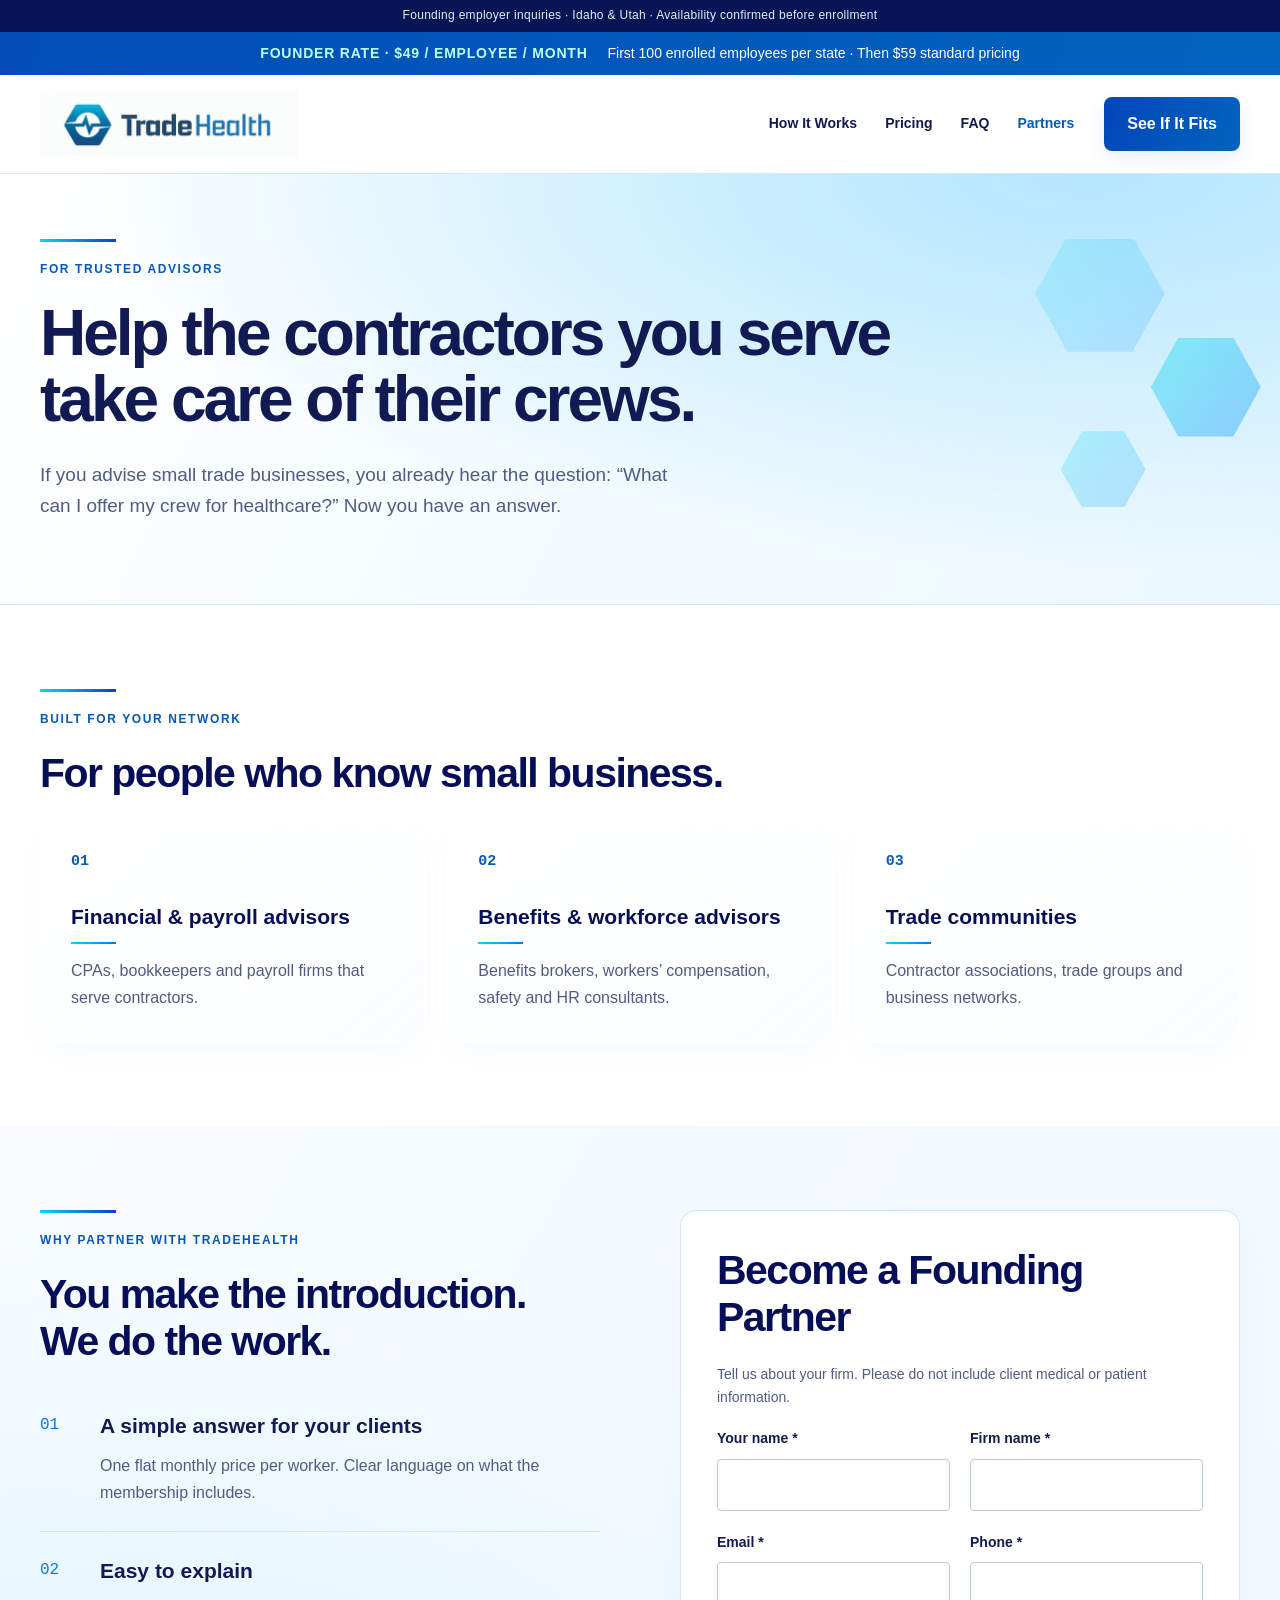
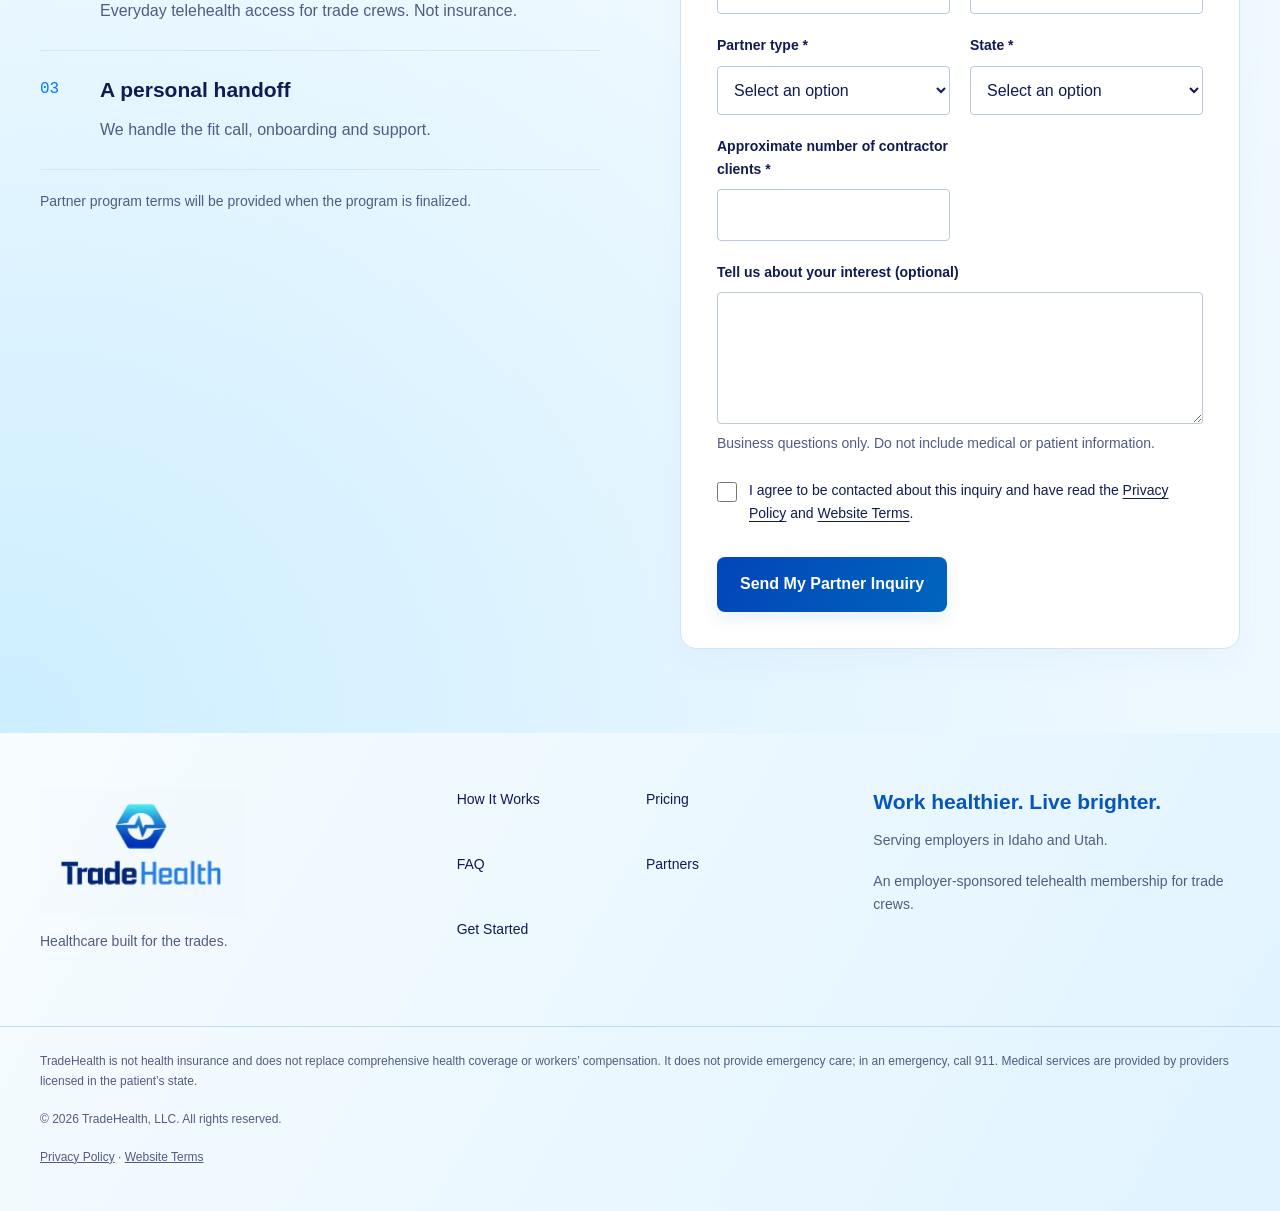
==== partners.html @ 555a4f93 "feat(website): Prepare TradeHealth for Netlify launch Connect inquiry forms, optimize supplied image" ====
<!doctype html>
<html lang="en">
  <head>
    <meta charset="utf-8" />
    <meta name="viewport" content="width=device-width,initial-scale=1" />
    <title>Partners | TradeHealth</title>
    <link
      rel="canonical"
      href="https://www.tradehealthnetwork.com/partners.html"
    />
    <meta
      name="description"
      content="Explore TradeHealth partnerships for payroll firms, benefits advisors and trade communities serving small trade businesses."
    />
    <link
      rel="icon"
      type="image/svg+xml"
      href="data:image/svg+xml,%3Csvg%20xmlns=%27http://www.w3.org/2000/svg%27%20viewBox=%270%200%2032%2032%27%3E%3Crect%20width=%2732%27%20height=%2732%27%20rx=%276%27%20fill=%27%23102f60%27/%3E%3Cpath%20d=%27M6%2016h7l3-8%204%2016%203-8h3%27%20fill=%27none%27%20stroke=%27%234fe3f0%27%20stroke-width=%273%27/%3E%3C/svg%3E"
    />
    <link rel="stylesheet" href="style.css" />
    <link rel="stylesheet" href="launch.css" />
    <script defer src="app.js"></script>
  </head>
  <body class="deck-theme">
    <a class="skip-link" href="#main-content">Skip to content</a>
    <div class="notice">
      Founding employer inquiries · Idaho &amp; Utah · Availability confirmed
      before enrollment
    </div>
    <a class="founder-ribbon" href="pricing.html#founder-rate"
      ><strong>FOUNDER RATE · $49 / EMPLOYEE / MONTH</strong
      ><span>
        First 100 enrolled employees per state · Then $59 standard pricing</span
      ></a
    >
    <header>
      <div class="wrap header-inner">
        <a class="brand" href="index.html" aria-label="TradeHealth home"
          ><img
            src="logo-horizontal.webp"
            alt="TradeHealth"
            width="520"
            height="142"
        /></a>
        <nav id="main-nav" aria-label="Main navigation">
          <a href="how-it-works.html">How It Works</a
          ><a href="pricing.html">Pricing</a><a href="faq.html">FAQ</a
          ><a class="active" aria-current="page" href="partners.html"
            >Partners</a
          >
        </nav>
        <a class="btn" href="get-started.html">See If It Fits</a
        ><button
          class="menu"
          aria-label="Toggle menu"
          aria-controls="main-nav"
          aria-expanded="false"
        >
          ☰
        </button>
      </div>
    </header>
    <main id="main-content" tabindex="-1">
      <div class="page-head">
        <div class="wrap">
          <p class="eyebrow accent-rule">For trusted advisors</p>
          <h1>Help the contractors you serve<br />take care of their crews.</h1>
          <p class="lead">
            If you advise small trade businesses, you already hear the question:
            “What can I offer my crew for healthcare?” Now you have an answer.
          </p>
          <div class="hex-field" aria-hidden="true"><i></i><i></i><i></i></div>
        </div>
      </div>
      <section class="">
        <div class="wrap">
          <p class="eyebrow accent-rule">Built for your network</p>
          <h2>For people who know small business.</h2>
          <div class="cards">
            <div class="card">
              <span class="num">01</span>
              <h3>Financial &amp; payroll advisors</h3>
              <p>CPAs, bookkeepers and payroll firms that serve contractors.</p>
            </div>
            <div class="card">
              <span class="num">02</span>
              <h3>Benefits &amp; workforce advisors</h3>
              <p>
                Benefits brokers, workers’ compensation, safety and HR
                consultants.
              </p>
            </div>
            <div class="card">
              <span class="num">03</span>
              <h3>Trade communities</h3>
              <p>
                Contractor associations, trade groups and business networks.
              </p>
            </div>
          </div>
        </div>
      </section>
      <section class="light">
        <div class="wrap">
          <div class="split">
            <div>
              <p class="eyebrow accent-rule">Why partner with TradeHealth</p>
              <h2>You make the introduction.<br />We do the work.</h2>
              <div class="steps">
                <div class="step">
                  <div>
                    <h3>A simple answer for your clients</h3>
                    <p>
                      One flat monthly price per worker. Clear language on what
                      the membership includes.
                    </p>
                  </div>
                </div>
                <div class="step">
                  <div>
                    <h3>Easy to explain</h3>
                    <p>
                      Everyday telehealth access for trade crews. Not insurance.
                    </p>
                  </div>
                </div>
                <div class="step">
                  <div>
                    <h3>A personal handoff</h3>
                    <p>We handle the fit call, onboarding and support.</p>
                  </div>
                </div>
              </div>
              <p class="small" style="margin-top: 20px">
                Partner program terms will be provided when the program is
                finalized.
              </p>
            </div>
            <div class="form-panel">
              <h2>Become a Founding Partner</h2>
              <p class="small">
                Tell us about your firm. Please do not include client medical or
                patient information.
              </p>
              <form
                name="partner-inquiry"
                method="POST"
                action="/thank-you.html"
                data-netlify="true"
                netlify-honeypot="bot-field"
                data-inquiry
              >
                <input type="hidden" name="form-name" value="partner-inquiry" />
                <p class="hidden" aria-hidden="true">
                  <label
                    >Leave this blank<input
                      name="bot-field"
                      tabindex="-1"
                      autocomplete="off"
                  /></label>
                </p>
                <div class="form-grid">
                  <div>
                    <label for="yourname">Your name *</label
                    ><input
                      id="yourname"
                      name="yourname"
                      type="text"
                      required
                      autocomplete="name"
                      maxlength="120"
                    />
                  </div>
                  <div>
                    <label for="firmname">Firm name *</label
                    ><input
                      id="firmname"
                      name="firmname"
                      type="text"
                      required
                      autocomplete="organization"
                      maxlength="160"
                    />
                  </div>
                  <div>
                    <label for="email">Email *</label
                    ><input
                      id="email"
                      name="email"
                      type="email"
                      required
                      autocomplete="email"
                    />
                  </div>
                  <div>
                    <label for="phone">Phone *</label
                    ><input
                      id="phone"
                      name="phone"
                      type="tel"
                      required
                      autocomplete="tel"
                      maxlength="40"
                    />
                  </div>
                  <div>
                    <label for="partnertype">Partner type *</label
                    ><select id="partnertype" name="partnertype" required>
                      <option value="">Select an option</option>
                      <option>CPA / Bookkeeping</option>
                      <option>Payroll</option>
                      <option>Benefits broker</option>
                      <option>Workers’ comp / HR / Safety</option>
                      <option>Association</option>
                      <option>Other</option>
                    </select>
                  </div>
                  <div>
                    <label for="state">State *</label
                    ><select id="state" name="state" required>
                      <option value="">Select an option</option>
                      <option>Idaho</option>
                      <option>Utah</option>
                      <option>Other</option>
                    </select>
                  </div>
                  <div>
                    <label for="approximatenumberofcontractorclients"
                      >Approximate number of contractor clients *</label
                    ><input
                      id="approximatenumberofcontractorclients"
                      name="approximatenumberofcontractorclients"
                      type="number"
                      min="0"
                      max="1000000"
                      step="1"
                      required
                      autocomplete="off"
                    />
                  </div>
                </div>
                <label for="message" style="margin-top: 20px"
                  >Tell us about your interest (optional)</label
                >
                <textarea
                  id="message"
                  name="message"
                  rows="4"
                  maxlength="2000"
                  aria-describedby="message-help"
                ></textarea>
                <p id="message-help" class="small">
                  Business questions only. Do not include medical or patient
                  information.
                </p>
                <label class="consent"
                  ><input
                    type="checkbox"
                    name="contact-consent"
                    value="yes"
                    required
                  /><span
                    >I agree to be contacted about this inquiry and have read
                    the <a href="privacy.html">Privacy Policy</a> and
                    <a href="terms.html">Website Terms</a>.</span
                  ></label
                >
                <button class="btn" style="margin-top: 24px" type="submit">
                  Send My Partner Inquiry
                </button>
              </form>
              <div
                class="form-status hidden"
                role="status"
                aria-live="polite"
                tabindex="-1"
              ></div>
            </div>
          </div>
        </div>
      </section>
    </main>
    <footer>
      <div class="wrap footer-main">
        <div>
          <a href="index.html"
            ><img
              class="footer-logo"
              src="logo-stacked.webp"
              alt="TradeHealth"
              width="410"
              height="255"
              loading="lazy"
          /></a>
          <p class="small">Healthcare built for the trades.</p>
        </div>
        <div class="footer-links">
          <a href="how-it-works.html">How It Works</a
          ><a href="pricing.html">Pricing</a><a href="faq.html">FAQ</a
          ><a href="partners.html">Partners</a
          ><a href="get-started.html">Get Started</a>
        </div>
        <div>
          <h3>Work healthier. Live brighter.</h3>
          <p class="small">Serving employers in Idaho and Utah.</p>
          <p class="small">
            An employer-sponsored telehealth membership for trade crews.
          </p>
        </div>
      </div>
      <div class="wrap footer-bottom">
        <p>
          TradeHealth is not health insurance and does not replace comprehensive
          health coverage or workers’ compensation. It does not provide
          emergency care; in an emergency, call 911. Medical services are
          provided by providers licensed in the patient’s state.
        </p>
        <p>© 2026 TradeHealth, LLC. All rights reserved.</p>
        <p>
          <a href="privacy.html">Privacy Policy</a> ·
          <a href="terms.html">Website Terms</a>
        </p>
      </div>
    </footer>
  </body>
</html>
---- style.css ----
:root {
  --navy: #102f60;
  --blue: #2b84e8;
  --cyan: #4fe3f0;
  --ink: #17324f;
  --muted: #5d6f83;
  --line: #dce5ee;
  --bg: #f5f8fc;
}
* {
  box-sizing: border-box;
}
html {
  scroll-behavior: smooth;
}
body {
  margin: 0;
  font-family: Arial, Helvetica, sans-serif;
  color: var(--ink);
  font-size: 16px;
  line-height: 1.65;
}
a {
  color: inherit;
}
button,
input,
select {
  font: inherit;
}
a,
button,
input,
select,
summary {
  outline-offset: 5px;
}
header {
  border-bottom: 1px solid var(--line);
  background: white;
  position: sticky;
  top: 0;
  z-index: 20;
}
.wrap {
  max-width: 1240px;
  margin: auto;
  padding: 0 40px;
}
.header-inner {
  height: 94px;
  display: flex;
  align-items: center;
  gap: 30px;
}
.brand {
  margin-right: auto;
  width: 245px;
  display: block;
}
.brand img {
  display: block;
  width: 100%;
}
nav {
  display: flex;
  gap: 28px;
  align-items: center;
}
nav a {
  text-decoration: none;
  font-size: 14px;
  font-weight: 600;
}
nav a.active {
  color: var(--blue);
}
.btn {
  display: inline-flex;
  justify-content: center;
  align-items: center;
  padding: 14px 22px;
  background: var(--blue);
  color: white;
  text-decoration: none;
  font-weight: 700;
  border: 1px solid var(--blue);
  border-radius: 5px;
  cursor: pointer;
  line-height: 1.4;
}
.btn:hover {
  background: #1469c7;
}
.btn.secondary {
  background: transparent;
  color: var(--navy);
  border-color: #b9cadd;
}
.eyebrow {
  text-transform: uppercase;
  font-size: 13px;
  letter-spacing: 2px;
  font-weight: 700;
  color: var(--blue);
  margin: 0 0 20px;
}
.hero {
  background: var(--bg);
  position: relative;
  overflow: hidden;
}
.hero .wrap {
  padding-top: 80px;
  padding-bottom: 80px;
}
.hero-grid {
  display: grid;
  grid-template-columns: 1.25fr 1fr;
  gap: 65px;
  align-items: center;
}
h1 {
  font-size: clamp(42px, 5.4vw, 74px);
  letter-spacing: -3px;
  line-height: 1.04;
  margin: 0 0 26px;
  max-width: 780px;
}
h1 span {
  color: var(--blue);
}
.lead {
  font-size: 19px;
  line-height: 1.65;
  color: var(--muted);
  max-width: 650px;
}
.actions {
  display: flex;
  flex-wrap: wrap;
  gap: 13px;
  margin-top: 28px;
}
.price-line {
  font-size: 14px;
  margin-top: 20px;
}
.blueprint {
  background-color: #e9f3ff;
  background-image:
    linear-gradient(#2b84e810 1px, transparent 1px),
    linear-gradient(90deg, #2b84e810 1px, transparent 1px);
  background-size: 28px 28px;
  padding: 35px;
  border: 1px solid #cbdef1;
  min-height: 390px;
  display: flex;
  flex-direction: column;
  justify-content: center;
  position: relative;
}
.blueprint img {
  width: 100%;
  mix-blend-mode: multiply;
}
.blueprint .stamp {
  border-top: 1px solid #b5cbe2;
  display: flex;
  justify-content: space-between;
  padding-top: 14px;
  margin-top: 24px;
  font-size: 12px;
  text-transform: uppercase;
  letter-spacing: 1px;
}
.trust {
  border-top: 1px solid var(--line);
  border-bottom: 1px solid var(--line);
}
.trust .wrap {
  display: grid;
  grid-template-columns: repeat(4, 1fr);
  gap: 18px;
  padding-top: 22px;
  padding-bottom: 22px;
  font-size: 14px;
  font-weight: 600;
}
.check {
  color: var(--blue);
  margin-right: 8px;
}
section {
  padding: 84px 0;
}
h2 {
  font-size: clamp(30px, 3.2vw, 43px);
  line-height: 1.15;
  letter-spacing: -1.3px;
  margin: 0 0 22px;
  max-width: 820px;
}
h3 {
  font-size: 21px;
  line-height: 1.3;
  margin: 0 0 14px;
}
p {
  margin: 0 0 18px;
}
.split {
  display: grid;
  grid-template-columns: 1fr 1fr;
  gap: 80px;
}
.muted {
  color: var(--muted);
}
.light {
  background: var(--bg);
}
.cards {
  display: grid;
  grid-template-columns: repeat(3, 1fr);
  gap: 22px;
}
.card {
  border: 1px solid var(--line);
  padding: 30px;
  background: white;
  border-radius: 7px;
}
.card p {
  color: var(--muted);
  margin: 0;
}
.num {
  font-family: monospace;
  font-size: 15px;
  color: var(--blue);
  display: block;
  margin-bottom: 28px;
}
.features {
  display: grid;
  grid-template-columns: repeat(3, 1fr);
  gap: 0;
  margin-top: 35px;
}
.feature {
  padding: 28px;
  border-top: 1px solid var(--line);
}
.feature p {
  color: var(--muted);
}
.feature-icon {
  color: var(--blue);
  font-size: 26px;
  margin-bottom: 16px;
}
.callout {
  background: var(--navy);
  color: white;
  padding: 54px;
  display: grid;
  grid-template-columns: 1.4fr 1fr;
  gap: 50px;
  align-items: center;
  border-radius: 7px;
}
.callout p {
  color: #c8d8ed;
}
.callout .eyebrow {
  color: var(--cyan);
}
.callout h2 {
  font-size: 38px;
}
.callout .btn {
  justify-self: end;
}
.price {
  font-size: 62px;
  font-weight: 700;
  letter-spacing: -2px;
  line-height: 1.2;
  color: var(--navy);
}
.price small {
  font-size: 16px;
  font-weight: 400;
  letter-spacing: 0;
  color: var(--muted);
}
.price-card {
  position: relative;
  padding-top: 42px;
}
.price-card.featured {
  border: 2px solid var(--blue);
}
.pill {
  position: absolute;
  top: -15px;
  background: var(--blue);
  color: white;
  padding: 4px 15px;
  border-radius: 20px;
  font-size: 12px;
  letter-spacing: 1px;
}
.price-card .btn {
  width: 100%;
  margin-top: 24px;
}
.price-card ul {
  padding-left: 20px;
  font-size: 15px;
  color: var(--muted);
}
.calc {
  display: grid;
  grid-template-columns: 1fr 1.1fr;
  gap: 60px;
  align-items: center;
}
.calc-box {
  border: 1px solid var(--line);
  padding: 32px;
  border-radius: 8px;
  background: white;
}
.calc-results {
  display: grid;
  grid-template-columns: 1fr 1fr;
  gap: 20px;
  border-top: 1px solid var(--line);
  padding-top: 24px;
  margin-top: 24px;
}
.calc-results strong {
  font-size: 35px;
  line-height: 1.3;
  display: block;
  color: var(--navy);
}
label {
  display: block;
  font-size: 14px;
  font-weight: 700;
  margin-bottom: 8px;
}
input,
select {
  width: 100%;
  border: 1px solid #bacadc;
  border-radius: 4px;
  padding: 12px;
  background: white;
  color: var(--ink);
  min-height: 49px;
}
.form-grid {
  display: grid;
  grid-template-columns: 1fr 1fr;
  gap: 20px;
}
.full {
  grid-column: 1/-1;
}
.form-panel {
  padding: 36px;
  border: 1px solid var(--line);
  border-radius: 8px;
  background: white;
}
.small {
  font-size: 14px;
  color: var(--muted);
}
.form-note {
  background: #eef5fc;
  padding: 15px;
  border-radius: 4px;
  font-size: 14px;
  margin: 18px 0;
}
.steps {
  counter-reset: steps;
}
.step {
  border-bottom: 1px solid var(--line);
  padding: 25px 0;
  display: grid;
  grid-template-columns: 40px 1fr;
  gap: 20px;
}
.step::before {
  counter-increment: steps;
  content: "0" counter(steps);
  color: var(--blue);
  font-family: monospace;
}
.step p {
  color: var(--muted);
  margin: 0;
}
.privacy {
  border-left: 3px solid var(--blue);
  padding-left: 25px;
}
.list {
  padding-left: 22px;
}
.list li {
  margin-bottom: 12px;
}
details {
  border-bottom: 1px solid var(--line);
  padding: 20px 0;
}
summary {
  font-size: 18px;
  font-weight: 700;
  cursor: pointer;
  list-style: none;
  display: flex;
  justify-content: space-between;
  gap: 20px;
}
summary::after {
  content: "+";
  font-size: 24px;
  font-weight: 400;
  color: var(--blue);
}
details[open] summary::after {
  content: "−";
}
details p {
  padding-top: 14px;
  max-width: 800px;
  color: var(--muted);
}
.faq-wrap {
  max-width: 900px;
}
.faq-wrap h3 {
  margin-top: 40px;
  color: var(--blue);
}
.page-head {
  padding: 65px 0;
  background: var(--bg);
  border-bottom: 1px solid var(--line);
}
.page-head h1 {
  font-size: 58px;
}
.footer-main {
  padding: 55px 0;
  display: grid;
  grid-template-columns: 1fr 1fr 1fr;
  gap: 50px;
}
.footer-logo {
  width: 205px;
  mix-blend-mode: multiply;
  display: block;
  margin-bottom: 15px;
}
.footer-links {
  display: grid;
  grid-template-columns: 1fr 1fr;
  gap: 12px;
  font-size: 14px;
}
.footer-links a {
  text-decoration: none;
}
.footer-bottom {
  padding: 25px 0;
  border-top: 1px solid var(--line);
  font-size: 12px;
  color: var(--muted);
}
footer {
  background: var(--bg);
}
.notice {
  font-size: 12px;
  background: #e7f1fc;
  padding: 6px 16px;
  text-align: center;
  color: #365674;
}
.menu {
  display: none;
  background: none;
  border: 1px solid var(--line);
  padding: 8px;
  border-radius: 4px;
  color: var(--navy);
}
.hidden {
  display: none !important;
}
.success {
  padding: 30px;
  background: #eef5fc;
  border-left: 3px solid var(--blue);
}
@media (max-width: 950px) {
  .wrap {
    padding-left: 24px;
    padding-right: 24px;
  }
  .header-inner {
    height: 80px;
    gap: 14px;
  }
  .brand {
    width: 190px;
  }
  nav {
    gap: 16px;
  }
  .hero-grid {
    gap: 30px;
  }
  h1 {
    letter-spacing: -2px;
  }
  .blueprint {
    padding: 20px;
    min-height: 330px;
  }
  .split {
    gap: 35px;
  }
  .cards {
    gap: 13px;
  }
  .card {
    padding: 24px;
  }
  .callout {
    padding: 35px;
  }
}
@media (max-width: 740px) {
  .menu {
    display: block;
  }
  .header-inner > .btn {
    font-size: 13px;
    padding: 10px 12px;
  }
  nav {
    display: none;
    position: absolute;
    top: 80px;
    left: 0;
    right: 0;
    background: white;
    padding: 24px;
    border-bottom: 1px solid var(--line);
    flex-direction: column;
    align-items: start;
  }
  nav.open {
    display: flex;
  }
  .brand {
    width: 165px;
  }
  .hero .wrap {
    padding-top: 48px;
    padding-bottom: 45px;
  }
  .hero-grid,
  .split,
  .calc {
    grid-template-columns: 1fr;
    gap: 35px;
  }
  .blueprint {
    min-height: 280px;
  }
  .blueprint img {
    max-width: 360px;
    align-self: center;
  }
  .trust .wrap {
    grid-template-columns: 1fr 1fr;
    font-size: 12px;
  }
  .cards,
  .features {
    grid-template-columns: 1fr;
  }
  .callout {
    grid-template-columns: 1fr;
    gap: 20px;
  }
  .callout .btn {
    justify-self: start;
  }
  section {
    padding: 55px 0;
  }
  .page-head h1 {
    font-size: 42px;
    letter-spacing: -1.5px;
  }
  .page-head {
    padding: 45px 0;
  }
  .form-grid {
    grid-template-columns: 1fr;
  }
  .form-panel {
    padding: 22px;
  }
  .footer-main {
    grid-template-columns: 1fr;
    gap: 30px;
  }
  .features .feature {
    padding: 22px 0;
  }
  .price-card {
    margin-top: 10px;
  }
  .calc-results strong {
    font-size: 30px;
  }
  .lead {
    font-size: 17px;
  }
  h1 {
    font-size: 48px;
  }
}
/* Supplied TradeHealth visual system */
:root {
  --navy: #060e58;
  --blue: #0079ff;
  --cyan: #00dce4;
  --ink: #111a53;
  --muted: #515b83;
  --line: #d4e7f8;
  --bg: #eff8ff;
}
body {
  font-family: Arial, Helvetica, sans-serif;
}
header {
  background: rgba(255, 255, 255, 0.97);
}
.notice {
  background: #071555;
  color: #dcefff;
  letter-spacing: 0.3px;
}
.wrap {
  max-width: 1320px;
}
.header-inner {
  height: 98px;
}
.brand {
  width: 258px;
}
.btn {
  background: linear-gradient(110deg, #0345b9, #008bff);
  border: 0;
  border-radius: 8px;
  box-shadow: 0 7px 18px #0066ce19;
  padding: 16px 23px;
}
.btn:hover {
  background: linear-gradient(110deg, #062988, #0070df);
}
.btn.secondary {
  background: rgba(255, 255, 255, 0.8);
  border: 1px solid #b2d4f3;
  box-shadow: none;
}
.hero {
  background:
    radial-gradient(ellipse at 5% 100%, #ceeeff 0, transparent 60%),
    linear-gradient(115deg, #fff 20%, #f1faff 72%, #b3e6ff);
  isolation: isolate;
}
.hero .wrap {
  padding-top: 62px;
  padding-bottom: 62px;
}
.hero-grid {
  grid-template-columns: 1.13fr 1fr;
  gap: 20px;
  min-height: 640px;
}
.hero h1 {
  font-weight: 900;
  font-size: clamp(48px, 5.7vw, 80px);
  letter-spacing: -3.5px;
  line-height: 1.02;
}
.hero h1 span,
h2 span {
  background: linear-gradient(100deg, #0451dd, #009cf4);
  background-clip: text;
  -webkit-background-clip: text;
  color: transparent;
}
.hero .lead {
  font-size: 20px;
  line-height: 1.55;
  max-width: 610px;
}
.eyebrow {
  color: #0758b7;
  letter-spacing: 1.6px;
  font-size: 12px;
}
.accent-rule:before {
  content: "";
  display: block;
  width: 76px;
  height: 3px;
  background: linear-gradient(90deg, var(--cyan), #123ccf);
  margin-bottom: 18px;
}
.hero-photo {
  position: relative;
  align-self: stretch;
  min-height: 530px;
  background: #087ce1;
  clip-path: polygon(19% 0, 100% 0, 100% 100%, 19% 100%, 0 51%);
  overflow: hidden;
  margin-right: -40px;
}
.hero-photo > img {
  width: 100%;
  height: 100%;
  position: absolute;
  object-fit: cover;
  object-position: 58% center;
}
.photo-overlay {
  position: absolute;
  inset: 0;
  background: linear-gradient(0deg, #02175adb, transparent 50%, #0050a329);
}
.photo-caption {
  position: absolute;
  top: 29px;
  right: 26px;
  color: white;
  font-size: 12px;
  font-weight: 700;
  letter-spacing: 3px;
  text-align: right;
  line-height: 1.9;
}
.photo-caption:after {
  content: "";
  height: 3px;
  width: 70px;
  display: block;
  background: var(--cyan);
  margin: 12px 0 0 auto;
}
.photo-tag {
  position: absolute;
  bottom: 37px;
  left: 25%;
  color: white;
}
.photo-tag span {
  font-size: 10px;
  letter-spacing: 1.5px;
}
.photo-tag strong {
  font-size: 30px;
  line-height: 1.2;
  display: block;
  margin-top: 8px;
}
.hex-field {
  pointer-events: none;
  position: absolute;
  inset: 0;
  overflow: hidden;
}
.hex-field i {
  position: absolute;
  display: block;
  width: 110px;
  height: 99px;
  clip-path: polygon(25% 0, 75% 0, 100% 50%, 75% 100%, 25% 100%, 0 50%);
  background: linear-gradient(135deg, #00e7e7bf, #0088ffb3);
  right: 5%;
  bottom: 10%;
  transform: rotate(0deg);
}
.hex-field i:nth-child(2) {
  width: 85px;
  height: 76px;
  right: 20%;
  bottom: 0;
  opacity: 0.6;
}
.hex-field i:nth-child(3) {
  width: 130px;
  height: 116px;
  right: -8%;
  bottom: 22%;
  opacity: 0.45;
}
.trust {
  background: white;
}
.trust .wrap {
  color: #1e346d;
}
.check {
  color: #007fff;
}
.light,
.why-section {
  background:
    radial-gradient(ellipse at 0 100%, #cceeff, transparent 65%),
    linear-gradient(120deg, #f9fcff, #edf8ff);
}
h2 {
  font-weight: 800;
  color: var(--navy);
  letter-spacing: -1.5px;
  max-width: 900px;
}
.card {
  border: 1px solid #fff;
  border-radius: 16px;
  background: linear-gradient(140deg, #ffffffed, #f9fdffda);
  box-shadow: 0 12px 35px #065ab508;
}
.card h3 {
  color: var(--navy);
}
.card h3:after,
.feature h3:after {
  content: "";
  display: block;
  width: 45px;
  height: 2px;
  background: linear-gradient(90deg, var(--cyan), var(--blue));
  margin-top: 12px;
}
.feature {
  background: #ffffffbd;
  border: 1px solid #ffffff;
  border-radius: 14px;
  padding: 28px;
}
.features {
  gap: 18px;
}
.feature-icon {
  display: flex;
  align-items: center;
  justify-content: center;
  width: 62px;
  height: 55px;
  clip-path: polygon(25% 0, 75% 0, 100% 50%, 75% 100%, 25% 100%, 0 50%);
  background: linear-gradient(135deg, #aef9fa, #8edaff);
  font-size: 27px;
  color: #0339ab;
}
.num {
  color: #0868d2;
  font-weight: 700;
}
.callout {
  border: 1px solid #ffffff;
  background: linear-gradient(105deg, #071c6a, #005dc3 65%, #008bff);
  border-radius: 14px;
  position: relative;
  overflow: hidden;
}
.callout h2 {
  color: white;
}
.callout .btn {
  background: white;
  color: #064fb2;
  box-shadow: 0 8px 25px #0015592e;
}
.callout .eyebrow {
  color: #5ef6fa;
}
.callout .accent-rule:before {
  background: linear-gradient(90deg, #00edf1, #54b6ff);
}
.page-head {
  position: relative;
  overflow: hidden;
  background:
    radial-gradient(ellipse at 85% 0, #b4e6ff, transparent 65%),
    linear-gradient(115deg, white, #eaf8ff);
}
.page-head .wrap {
  position: relative;
}
.page-head h1 {
  font-weight: 900;
  font-size: 64px;
  max-width: 980px;
  position: relative;
  z-index: 1;
}
.page-head .lead {
  position: relative;
  z-index: 1;
}
.page-head .hex-field {
  left: 70%;
  opacity: 0.5;
}
.page-head .hex-field i {
  bottom: 30%;
}
.page-head .hex-field i:nth-child(2) {
  bottom: 5%;
  right: 35%;
}
.page-head .hex-field i:nth-child(3) {
  bottom: 60%;
  right: 30%;
}
.workflow-grid {
  display: grid;
  grid-template-columns: repeat(4, 1fr);
  gap: 18px;
}
.workflow-section {
  background: linear-gradient(180deg, white, #edf8ff);
}
.workflow-grid .card {
  border-color: #d7ecfb;
}
.separation {
  margin-top: 26px;
  border: 1px solid #bfdef6;
  background: linear-gradient(100deg, #d6f3ff, #eefaff);
  border-radius: 12px;
  display: grid;
  grid-template-columns: 1fr 1fr;
  padding: 30px;
  gap: 40px;
}
.separation > div + div {
  border-left: 2px solid #00cfe5;
  padding-left: 30px;
}
.separation .eyebrow {
  font-size: 11px;
}
.separation h3 {
  margin-top: 8px;
}
.separation p {
  font-size: 14px;
  color: var(--muted);
  margin: 0;
}
.section-heading {
  display: grid;
  grid-template-columns: 1.2fr 1fr;
  gap: 70px;
  align-items: end;
  margin-bottom: 35px;
}
.section-heading .lead {
  font-size: 18px;
}
.price-card.featured {
  border: 2px solid #0282ff;
}
.pill {
  background: linear-gradient(90deg, #0755cd, #009bf9);
}
.price {
  color: #006aeb;
}
.calc-box,
.form-panel {
  border-radius: 16px;
  border-color: #d0e4f7;
  box-shadow: 0 15px 35px #0056b307;
}
.privacy {
  border-color: #00c8e0;
}
.footer-main h3 {
  color: #0756bc;
}
footer {
  background: linear-gradient(120deg, #f7fcff, #e0f3ff);
}
.footer-bottom {
  border-color: #bedbf2;
}
.footer-logo {
  max-width: 205px;
}
.workflow-grid h3 {
  font-size: 20px;
}
@media (min-width: 1500px) {
  .hero-photo {
    margin-right: -80px;
  }
}
@media (max-width: 1050px) {
  .hero-grid {
    gap: 20px;
    min-height: 560px;
  }
  .hero h1 {
    font-size: 60px;
  }
  .hero-photo {
    min-height: 480px;
  }
  .hero .lead {
    font-size: 18px;
  }
  .brand {
    width: 220px;
  }
  .header-inner {
    gap: 20px;
  }
  nav {
    gap: 19px;
  }
  .workflow-grid {
    grid-template-columns: 1fr 1fr;
  }
  .section-heading {
    gap: 35px;
  }
}
@media (max-width: 740px) {
  .hero-grid {
    grid-template-columns: 1fr;
    gap: 30px;
    min-height: 0;
  }
  .hero .wrap {
    padding-top: 40px;
    padding-bottom: 0;
  }
  .hero h1 {
    font-size: 52px;
    letter-spacing: -2px;
  }
  .hero-photo {
    min-height: 370px;
    margin: 0 -24px;
    clip-path: polygon(8% 0, 100% 0, 100% 100%, 0 100%, 0 18%);
  }
  .photo-tag {
    left: 26px;
    bottom: 25px;
  }
  .photo-tag strong {
    font-size: 25px;
  }
  .hero-photo > img {
    object-position: center 45%;
  }
  .header-inner {
    height: 80px;
    gap: 12px;
  }
  .brand {
    width: 165px;
  }
  .btn {
    padding: 14px 17px;
  }
  .page-head h1 {
    font-size: 44px;
  }
  .page-head .hex-field {
    left: 65%;
    opacity: 0.28;
  }
  .section-heading {
    grid-template-columns: 1fr;
    gap: 0;
  }
  .workflow-grid {
    grid-template-columns: 1fr;
  }
  .separation {
    grid-template-columns: 1fr;
    gap: 22px;
    padding: 23px;
  }
  .separation > div + div {
    border-left: 0;
    border-top: 2px solid #00cfe5;
    padding: 20px 0 0;
  }
  .feature {
    padding: 25px !important;
  }
  .callout h2 {
    font-size: 32px;
  }
  .trust .wrap {
    font-size: 13px;
  }
  .eyebrow {
    font-size: 12px;
  }
  nav {
    top: 80px;
  }
  .callout {
    padding: 30px;
  }
  .hero .actions .btn {
    width: 100%;
  }
}
.founder-ribbon {
  display: block;
  text-align: center;
  text-decoration: none;
  background: linear-gradient(105deg, #034cb7, #007cff);
  color: #fff;
  padding: 11px 22px;
  font-size: 14px;
  line-height: 1.5;
}
.founder-ribbon strong {
  color: #baffff;
  letter-spacing: 0.8px;
}
.founder-ribbon span {
  margin-left: 16px;
}
.founder-special {
  background: linear-gradient(110deg, #061352, #053a98 65%, #006bdd);
  color: white;
  padding: 60px 0;
  border-top: 4px solid var(--cyan);
  position: relative;
  overflow: hidden;
}
.founder-layout {
  display: grid;
  grid-template-columns: 1.25fr 1fr;
  gap: 70px;
  align-items: center;
}
.founder-badge {
  display: inline-block;
  color: #051853;
  background: #65f5f0;
  padding: 6px 13px;
  font-size: 12px;
  font-weight: 800;
  letter-spacing: 1.5px;
  border-radius: 4px;
  margin-bottom: 23px;
}
.founder-special h2 {
  color: white;
  font-size: 44px;
}
.founder-special p {
  max-width: 610px;
  color: #dbeaff;
}
.founder-special .btn {
  background: white;
  color: #064bb2;
  margin-top: 7px;
}
.founder-price {
  border: 1px solid #78cfff7d;
  background: #ffffff0c;
  border-radius: 18px;
  padding: 30px 35px;
}
.standard-price {
  font-size: 16px;
  color: #c6e0ff;
}
.standard-price s {
  margin-left: 6px;
  font-size: 24px;
}
.founder-price > div {
  display: flex;
  gap: 22px;
  align-items: center;
  margin: 8px 0 12px;
}
.founder-price strong {
  font-size: 110px;
  line-height: 1;
  letter-spacing: -6px;
  color: #64fff4;
}
.founder-price > div span {
  font-size: 19px;
  line-height: 1.5;
}
.founder-price p {
  font-size: 14px;
  margin-bottom: 20px;
}
.founder-limit {
  display: block;
  border-top: 1px solid #8cbbf366;
  padding-top: 18px;
  color: #b2fff9;
  font-size: 12px;
  letter-spacing: 1.5px;
  font-weight: 700;
}
.rate-choice {
  border-bottom: 1px solid var(--line);
  padding-bottom: 20px;
  margin-bottom: 20px;
}
.calc-founder-note {
  margin: 20px 0 0;
  line-height: 1.6;
}
.founder-form-note {
  border: 1px solid #9cdbe9;
  background: #e9fcff;
  padding: 18px;
  border-radius: 8px;
  margin-bottom: 20px;
  color: #044888;
}
.founder-form-note p {
  font-size: 14px;
  margin: 8px 0 0;
}
.price-line {
  line-height: 1.7;
}
@media (max-width: 740px) {
  .founder-layout {
    grid-template-columns: 1fr;
    gap: 30px;
  }
  .founder-special {
    padding: 40px 0;
  }
  .founder-special h2 {
    font-size: 35px;
  }
  .founder-price {
    padding: 27px;
  }
  .founder-price strong {
    font-size: 88px;
  }
  .founder-ribbon {
    font-size: 12px;
    padding: 10px 16px;
  }
  .founder-ribbon span {
    display: block;
    margin-left: 0;
  }
  .founder-badge {
    font-size: 12px;
  }
  .founder-price > div span {
    font-size: 17px;
  }
}
---- launch.css ----
/* Launch refinements to the supplied brand: accessible, responsive and resilient. */
:root {
  --action-blue: #0758b7;
  --focus-color: #ac4400;
  --ease-arrive: cubic-bezier(0.16, 1, 0.3, 1);
}
img {
  max-width: 100%;
  height: auto;
}
textarea {
  font: inherit;
  width: 100%;
  border: 1px solid #bacadc;
  border-radius: 4px;
  padding: 12px;
  color: var(--ink);
  background: white;
  resize: vertical;
}
.brand {
  flex-shrink: 0;
}
.skip-link {
  position: fixed;
  top: -100px;
  left: 16px;
  z-index: 100;
  padding: 12px 20px;
  background: white;
  color: var(--navy);
  border: 2px solid var(--navy);
}
.skip-link:focus {
  top: 12px;
}
:focus-visible {
  outline: 3px solid var(--focus-color);
  outline-offset: 4px;
}
main:focus {
  outline: none;
}
section[id] {
  scroll-margin-top: 110px;
}
.btn {
  background: linear-gradient(110deg, #0345b9, #0064bd);
  transition:
    background-color 180ms ease,
    color 180ms ease,
    border-color 180ms ease,
    box-shadow 180ms ease,
    transform 180ms var(--ease-arrive);
}
.btn:hover,
.btn:focus-visible {
  background: #0345b9;
  color: white;
  box-shadow: 0 9px 22px #0345b925;
}
.btn.secondary:hover,
.btn.secondary:focus-visible {
  background: var(--navy);
  color: white;
  border-color: var(--navy);
}
.callout .btn:hover,
.callout .btn:focus-visible,
.founder-special .btn:hover,
.founder-special .btn:focus-visible {
  background: #e5f6ff;
  color: #0345b9;
}
@media (hover: hover) {
  .btn:hover:not(:disabled) {
    transform: translateY(-2px);
  }
  nav a:hover {
    color: var(--action-blue);
  }
}
.btn:active:not(:disabled) {
  transform: translateY(0);
  box-shadow: none;
}
.btn:disabled {
  cursor: wait;
  opacity: 0.7;
}
nav a.active,
.faq-wrap h3,
.check {
  color: var(--action-blue);
}
.price {
  color: var(--action-blue);
}
.num {
  color: var(--action-blue);
}
.founder-ribbon {
  background: linear-gradient(105deg, #034cb7, #0064bd);
}
.consent {
  display: flex;
  align-items: flex-start;
  gap: 12px;
  font-weight: 400;
  margin-top: 24px;
}
.consent input {
  width: 20px;
  min-height: 20px;
  height: 20px;
  flex: 0 0 20px;
  margin: 3px 0 0;
  accent-color: var(--action-blue);
}
.consent a,
.legal-copy a {
  text-underline-offset: 3px;
}
.form-status {
  border-left: 3px solid var(--focus-color);
  background: #fff7ed;
  padding: 20px;
  margin-top: 24px;
}
.legal-copy {
  max-width: 960px;
}
.legal-copy h2 {
  font-size: 27px;
  margin-top: 35px;
}
.confirmation {
  padding-top: 90px;
  padding-bottom: 100px;
  min-height: 65vh;
}
.footer-bottom,
.footer-main {
  padding-left: 40px;
  padding-right: 40px;
}
.form-panel,
.calc-box,
.split > *,
.hero-grid > * {
  min-width: 0;
}
.calc-results strong {
  overflow-wrap: anywhere;
  font-variant-numeric: tabular-nums;
}
/* One fast arrival sequence: copy settles into place as the jobsite frame arrives. */
.hero-grid > div:first-child,
.page-head .wrap,
.confirmation {
  animation: content-arrive 560ms var(--ease-arrive) both;
}
.hero-photo {
  animation: photo-arrive 700ms var(--ease-arrive) 70ms both;
}
.hero .accent-rule::before,
.page-head .accent-rule::before {
  transform-origin: left;
  animation: rule-arrive 600ms var(--ease-arrive) 100ms both;
}
@keyframes content-arrive {
  from {
    opacity: 0.35;
    transform: translateY(16px);
  }
  to {
    opacity: 1;
    transform: translateY(0);
  }
}
@keyframes photo-arrive {
  from {
    opacity: 0.5;
    transform: translateX(20px);
  }
  to {
    opacity: 1;
    transform: translateX(0);
  }
}
@keyframes rule-arrive {
  from {
    transform: scaleX(0.25);
  }
  to {
    transform: scaleX(1);
  }
}
/* Progressive enhancement: supported browsers crossfade same-origin page changes. */
@view-transition {
  navigation: auto;
}
::view-transition-old(root) {
  animation: page-away 120ms ease-out both;
}
::view-transition-new(root) {
  animation: page-in 180ms ease-out both;
}
@keyframes page-away {
  to {
    opacity: 0;
  }
}
@keyframes page-in {
  from {
    opacity: 0;
  }
  to {
    opacity: 1;
  }
}
@media (max-width: 1050px) and (min-width: 741px) {
  .header-inner {
    gap: 14px;
  }
  .brand {
    width: 180px;
  }
  nav {
    gap: 14px;
  }
  .header-inner > .btn {
    padding: 12px 16px;
  }
}
@media (max-width: 740px) {
  .footer-bottom,
  .footer-main {
    padding-left: 24px;
    padding-right: 24px;
  }
  .menu {
    min-width: 44px;
    min-height: 44px;
    font-size: 22px;
    line-height: 1;
  }
  nav a {
    display: block;
    padding: 8px 0;
    min-height: 44px;
  }
  .footer-links a {
    min-height: 44px;
    display: flex;
    align-items: center;
  }
  .header-inner {
    gap: 8px;
  }
  .brand {
    width: clamp(115px, 33vw, 165px);
  }
  .header-inner > .btn {
    padding: 10px;
    white-space: nowrap;
  }
  .hero h1 {
    font-size: clamp(39px, 11vw, 52px);
  }
  .page-head h1 {
    font-size: clamp(34px, 10vw, 44px);
    overflow-wrap: break-word;
  }
  .founder-price > div {
    gap: 14px;
  }
  .founder-price strong {
    font-size: 76px;
  }
  .founder-price > div span {
    font-size: 16px;
  }
  .calc-box {
    padding: 22px;
  }
  .calc-results {
    gap: 10px;
  }
  .calc-results strong {
    font-size: clamp(22px, 6vw, 30px);
  }
  .callout {
    padding: 25px;
  }
  .callout h2 {
    font-size: 30px;
  }
  html:not(.js) .header-inner {
    height: auto;
    min-height: 80px;
    flex-wrap: wrap;
    padding-top: 16px;
    padding-bottom: 16px;
  }
  html:not(.js) nav {
    display: flex;
    position: static;
    order: 4;
    width: 100%;
    padding: 10px 0;
  }
  html:not(.js) .menu {
    display: none;
  }
}
@media (prefers-reduced-motion: reduce) {
  @view-transition {
    navigation: none;
  }
  .btn:hover:not(:disabled),
  .btn:active:not(:disabled) {
    transform: none;
  }
  html {
    scroll-behavior: auto;
  }
  *,
  *::before,
  *::after {
    animation: none !important;
    transition: none !important;
  }
}
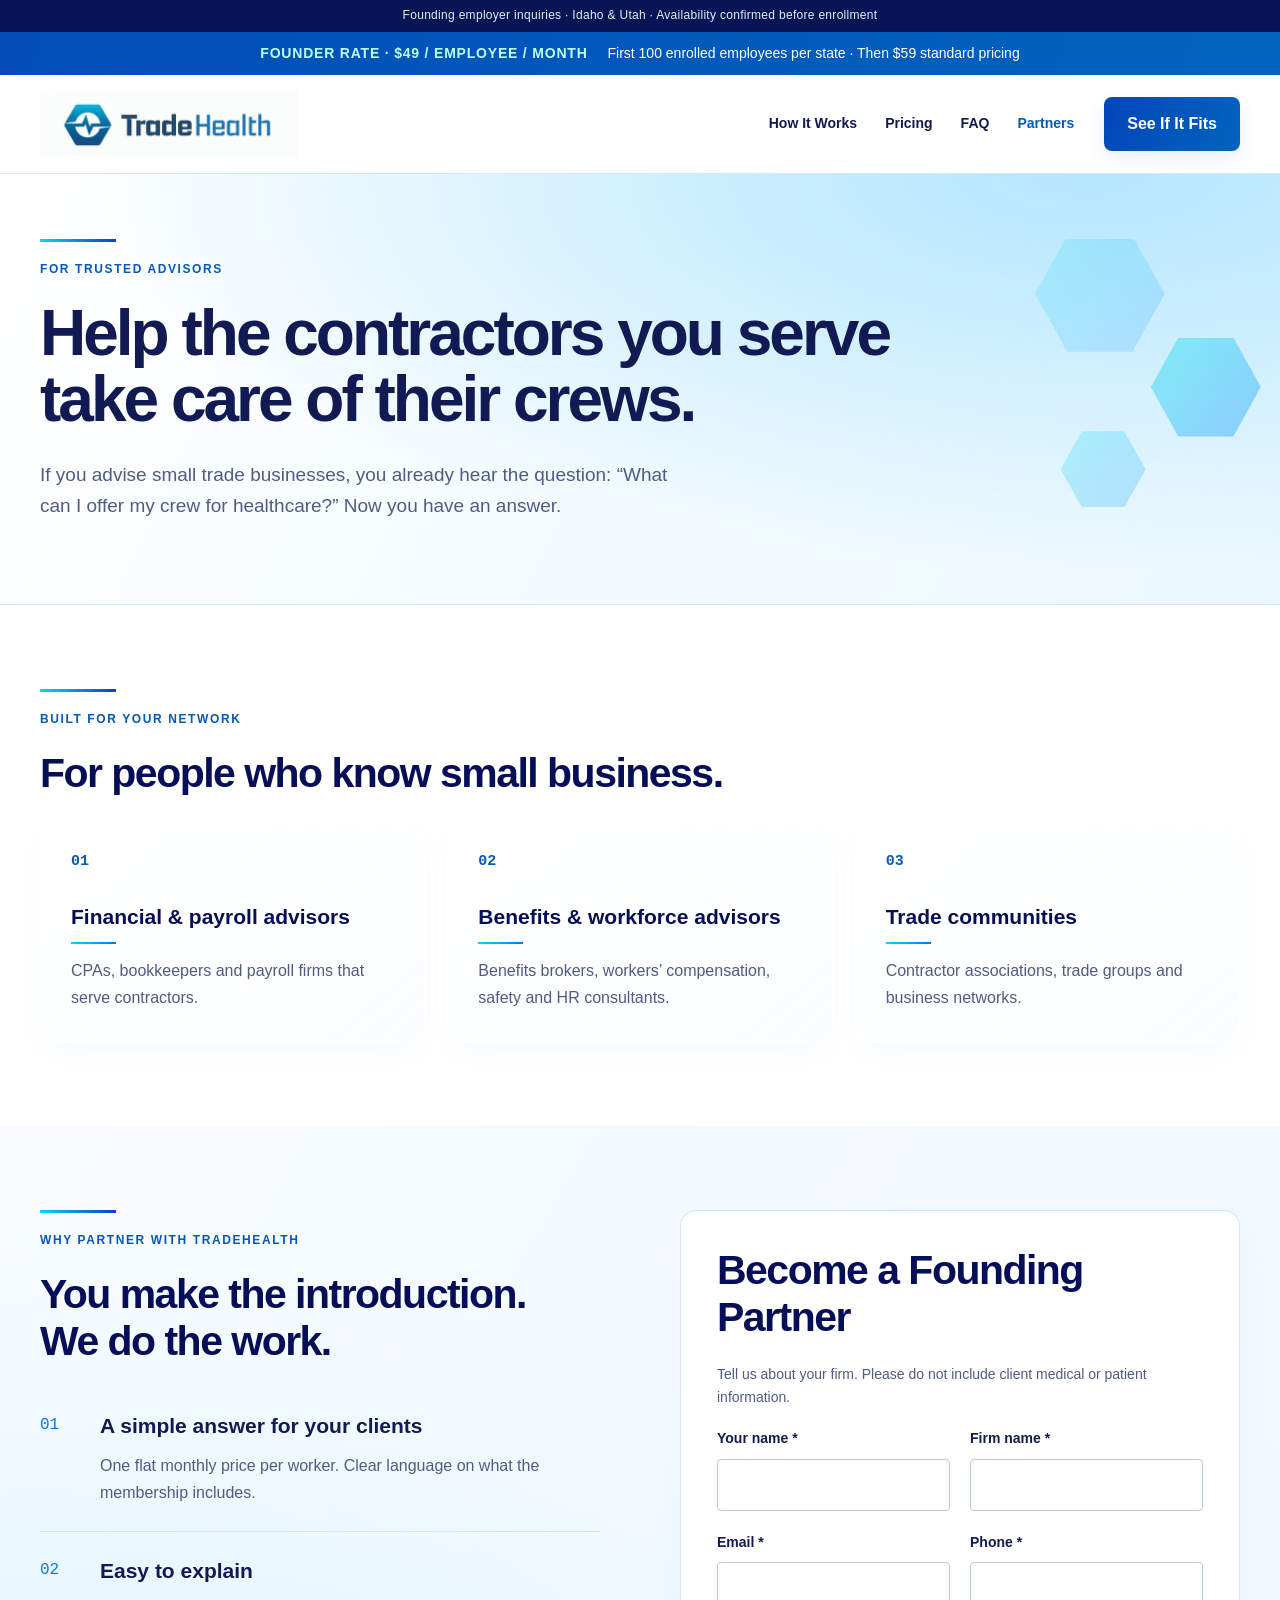
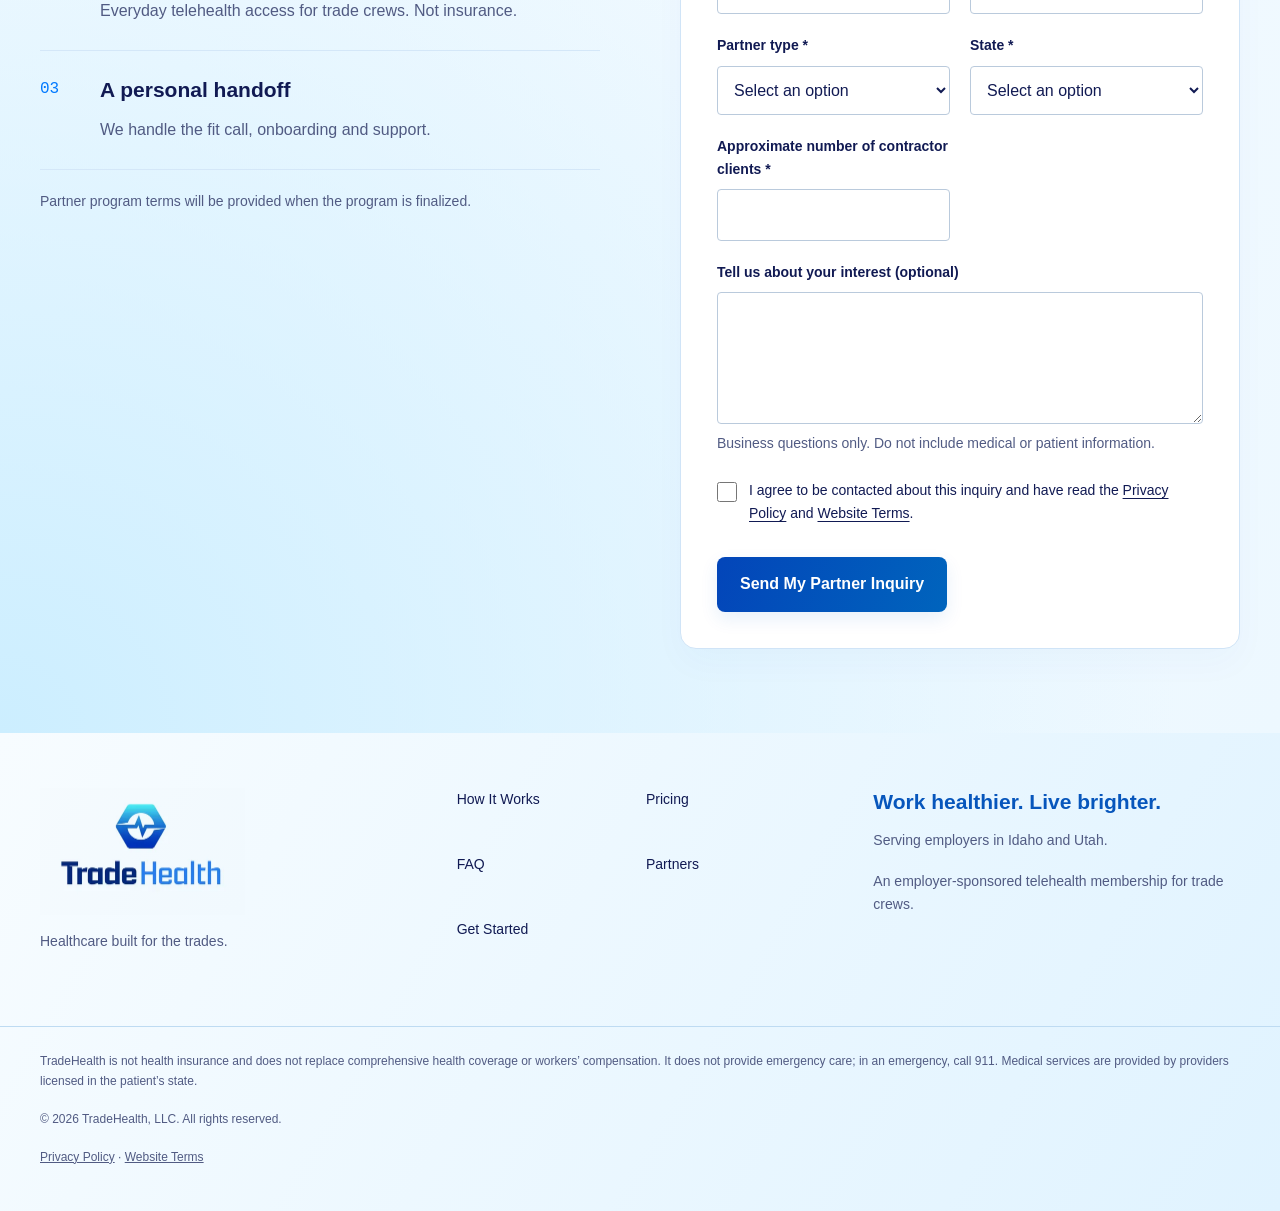
==== commit 6971ee5c: "fix(forms): Use Nathan's Formspree endpoint Point both existing inquiry forms and their regression/l" ====
--- a/partners.html
+++ b/partners.html
@@ -145,16 +145,20 @@
               <form
                 name="partner-inquiry"
                 method="POST"
-                action="/thank-you.html"
-                data-netlify="true"
-                netlify-honeypot="bot-field"
+                action="https://formspree.io/f/xjyywzyg"
+                data-success-url="/thank-you.html"
                 data-inquiry
               >
                 <input type="hidden" name="form-name" value="partner-inquiry" />
+                <input
+                  type="hidden"
+                  name="_subject"
+                  value="TradeHealth — Founding partner inquiry"
+                />
                 <p class="hidden" aria-hidden="true">
                   <label
                     >Leave this blank<input
-                      name="bot-field"
+                      name="_gotcha"
                       tabindex="-1"
                       autocomplete="off"
                   /></label>
